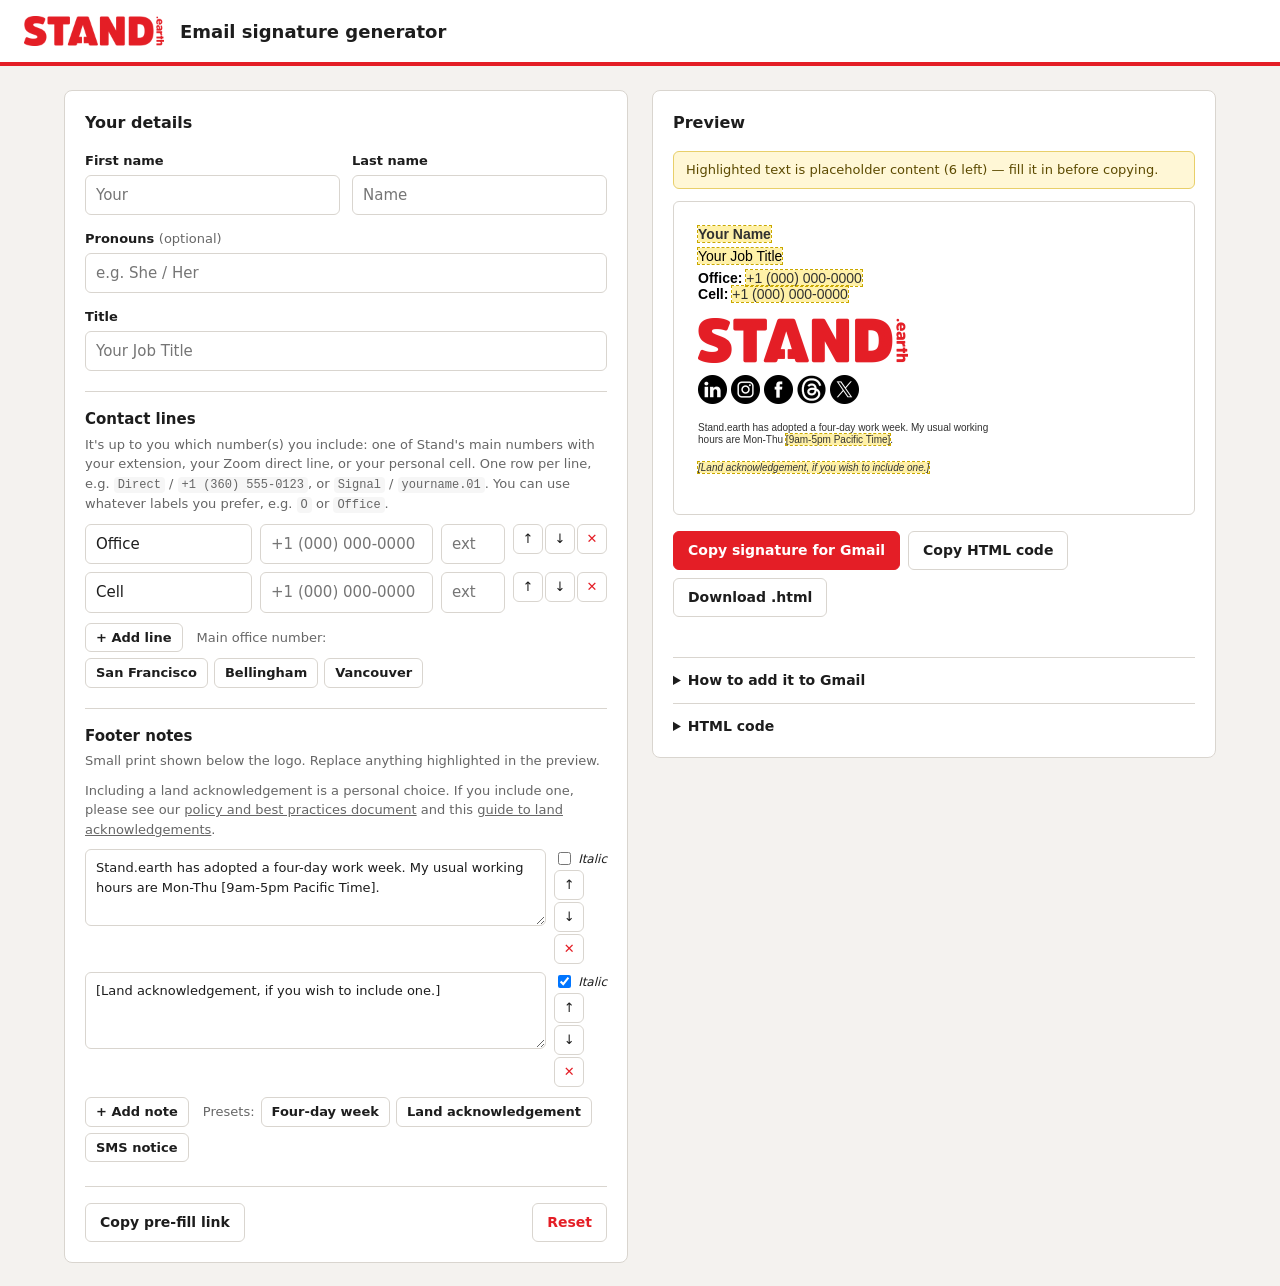
==== index.html @ c9a2105b "feat: email signature tool" ====
<!doctype html>
<html lang="en">
  <head>
    <meta charset="utf-8" />
    <meta name="viewport" content="width=device-width, initial-scale=1" />
    <title>Stand Email Signature</title>
    <link
      rel="icon"
      type="image/png"
      sizes="32x32"
      href="assets/img/favicon-32.png"
    />
    <link rel="apple-touch-icon" href="assets/img/apple-touch-icon.png" />
    <link rel="stylesheet" href="styles.css" />
  </head>
  <body>
    <header class="site-header">
      <img
        src="assets/img/stand-logo.png"
        width="140"
        height="30"
        alt="Stand.earth"
      />
      <h1>Email signature generator</h1>
    </header>

    <main class="layout">
      <form id="sig-form" class="panel form" autocomplete="on" novalidate>
        <h2>Your details</h2>

        <div class="field-pair">
          <label class="field">
            <span>First name</span>
            <input
              id="f-first-name"
              name="first_name"
              type="text"
              placeholder="Your"
              autocomplete="given-name"
            />
          </label>
          <label class="field">
            <span>Last name</span>
            <input
              id="f-last-name"
              name="last_name"
              type="text"
              placeholder="Name"
              autocomplete="family-name"
            />
          </label>
        </div>

        <label class="field">
          <span>Pronouns <em>(optional)</em></span>
          <input
            id="f-pronouns"
            name="pronouns"
            type="text"
            placeholder="e.g. She / Her"
            list="pronoun-options"
          />
          <datalist id="pronoun-options">
            <option value="She / Her"></option>
            <option value="He / Him"></option>
            <option value="They / Them"></option>
            <option value="She / They"></option>
            <option value="He / They"></option>
          </datalist>
        </label>

        <label class="field">
          <span>Title</span>
          <input
            id="f-title"
            name="title"
            type="text"
            placeholder="Your Job Title"
            autocomplete="organization-title"
          />
        </label>

        <fieldset class="group">
          <legend>Contact lines</legend>
          <p class="hint">
            It's up to you which number(s) you include: one of Stand's main
            numbers with your extension, your Zoom direct line, or your personal
            cell. One row per line, e.g. <code>Direct</code> /
            <code>+1 (360) 555-0123</code>, or <code>Signal</code> /
            <code>yourname.01</code>. You can use whatever labels you prefer,
            e.g. <code>O</code> or <code>Office</code>.
          </p>
          <div id="contacts" class="rows"></div>
          <div class="preset-row">
            <button type="button" class="btn small" id="add-contact">
              + Add line
            </button>
            <span class="hint">Main office number:</span>
            <span id="office-buttons" class="preset-row"></span>
          </div>
        </fieldset>

        <fieldset class="group">
          <legend>Footer notes</legend>
          <p class="hint">
            Small print shown below the logo. Replace anything highlighted in
            the preview.
          </p>
          <p class="hint">
            Including a land acknowledgement is a personal choice. If you
            include one, please see our
            <a id="land-policy" target="_blank" rel="noopener"
              >policy and best practices document</a
            >
            and this
            <a id="land-guide" target="_blank" rel="noopener"
              >guide to land acknowledgements</a
            >.
          </p>
          <div id="notes" class="rows"></div>
          <div class="preset-row">
            <button type="button" class="btn small" id="add-note">
              + Add note
            </button>
            <span class="hint">Presets:</span>
            <button
              type="button"
              class="btn small ghost"
              data-preset="workweek"
            >
              Four-day week
            </button>
            <button type="button" class="btn small ghost" data-preset="land">
              Land acknowledgement
            </button>
            <button type="button" class="btn small ghost" data-preset="sms">
              SMS notice
            </button>
          </div>
        </fieldset>

        <div class="form-footer">
          <button type="button" class="btn ghost" id="copy-link">
            Copy pre-fill link
          </button>
          <button type="button" class="btn ghost danger" id="reset">
            Reset
          </button>
        </div>
      </form>

      <section class="panel output" aria-labelledby="preview-heading">
        <h2 id="preview-heading">Preview</h2>
        <div id="warning" class="warning" hidden></div>
        <div class="preview-frame">
          <div id="preview" class="sig-preview"></div>
        </div>

        <div class="actions">
          <button type="button" class="btn primary" id="copy-rich">
            Copy signature for Gmail
          </button>
          <button type="button" class="btn" id="copy-html">
            Copy HTML code
          </button>
          <button type="button" class="btn" id="download">
            Download .html
          </button>
        </div>
        <p id="status" class="status" role="status" aria-live="polite"></p>

        <details class="help">
          <summary>How to add it to Gmail</summary>
          <ol>
            <li>Click <strong>Copy signature for Gmail</strong> above.</li>
            <li>
              In Gmail, open <strong>Settings</strong> (gear icon) →
              <strong>See all settings</strong> → <strong>General</strong>.
            </li>
            <li>
              Under <strong>Signature</strong>, click
              <strong>Create new</strong> (or select your existing one) and
              paste into the editor box.
            </li>
            <li>
              Scroll to the bottom and click <strong>Save Changes</strong>.
            </li>
          </ol>
          <p>
            For other email clients (Outlook, Apple Mail, etc.) use
            <strong>Download .html</strong> or <strong>Copy HTML code</strong>.
          </p>
        </details>

        <details class="help">
          <summary>HTML code</summary>
          <pre id="code" class="code"></pre>
        </details>
      </section>
    </main>

    <template id="contact-row">
      <div class="row contact-row">
        <input
          class="label-input"
          type="text"
          placeholder="Label"
          aria-label="Label"
        />
        <input
          class="value-input"
          type="text"
          placeholder="+1 (000) 000-0000"
          aria-label="Value"
        />
        <input
          class="ext-input"
          type="text"
          placeholder="ext"
          aria-label="Extension (optional)"
          title="Extension (optional)"
          inputmode="numeric"
        />
        <div class="row-tools">
          <button
            type="button"
            class="icon-btn"
            data-move="-1"
            aria-label="Move up"
            title="Move up"
          >
            ↑
          </button>
          <button
            type="button"
            class="icon-btn"
            data-move="1"
            aria-label="Move down"
            title="Move down"
          >
            ↓
          </button>
          <button
            type="button"
            class="icon-btn danger"
            data-remove
            aria-label="Remove line"
            title="Remove"
          >
            ✕
          </button>
        </div>
      </div>
    </template>

    <template id="note-row">
      <div class="row note-row">
        <textarea class="note-input" rows="3" aria-label="Note text"></textarea>
        <div class="row-tools">
          <label class="italic-toggle" title="Italic"
            ><input type="checkbox" class="italic-input" />
            <em>Italic</em></label
          >
          <button
            type="button"
            class="icon-btn"
            data-move="-1"
            aria-label="Move up"
            title="Move up"
          >
            ↑
          </button>
          <button
            type="button"
            class="icon-btn"
            data-move="1"
            aria-label="Move down"
            title="Move down"
          >
            ↓
          </button>
          <button
            type="button"
            class="icon-btn danger"
            data-remove
            aria-label="Remove note"
            title="Remove"
          >
            ✕
          </button>
        </div>
      </div>
    </template>

    <script src="vendor/libphonenumber-min.js"></script>
    <script src="phone.js"></script>
    <script src="config.js"></script>
    <script src="signature.js"></script>
    <script src="app.js"></script>
  </body>
</html>
---- styles.css ----
:root {
  --red: #e41e26;
  --red-dark: #b8151c;
  --bg: #f4f2ef;
  --panel: #ffffff;
  --text: #1d1d1d;
  --muted: #666;
  --border: #d9d5cf;
  --input-bg: #ffffff;
  --code-bg: #f6f6f6;
  --warn-bg: #fff7d6;
  --warn-border: #e8cf6a;
  --warn-text: #5c4a00;
  --ph-bg: #fff1a8;
  --radius: 8px;
}

@media (prefers-color-scheme: dark) {
  :root {
    --bg: #161514;
    --panel: #22201f;
    --text: #eeeae6;
    --muted: #a8a29c;
    --border: #3d3a37;
    --input-bg: #1a1918;
    --code-bg: #1a1918;
    --warn-bg: #3a3114;
    --warn-border: #6b5a1f;
    --warn-text: #f3e2a4;
  }
}

* {
  box-sizing: border-box;
}

body {
  margin: 0;
  background: var(--bg);
  color: var(--text);
  font: 15px/1.5 system-ui, -apple-system, "Segoe UI", Roboto, sans-serif;
}

.site-header {
  display: flex;
  align-items: center;
  gap: 16px;
  padding: 16px 24px;
  border-bottom: 4px solid var(--red);
  background: var(--panel);
}
.site-header h1 {
  margin: 0;
  font-size: 18px;
  font-weight: 600;
}

.layout {
  display: grid;
  grid-template-columns: minmax(0, 1fr) minmax(0, 1fr);
  gap: 24px;
  max-width: 1200px;
  margin: 0 auto;
  padding: 24px;
  align-items: start;
}
@media (max-width: 900px) {
  .layout {
    grid-template-columns: minmax(0, 1fr);
    padding: 16px;
  }
}

.panel {
  background: var(--panel);
  border: 1px solid var(--border);
  border-radius: var(--radius);
  padding: 20px;
}
.panel h2 {
  margin: 0 0 16px;
  font-size: 16px;
}
.output {
  position: sticky;
  top: 16px;
}
@media (max-width: 900px) {
  .output {
    position: static;
  }
}

.field {
  display: block;
  margin-bottom: 14px;
}
.field-pair {
  display: flex;
  gap: 12px;
}
.field-pair .field {
  flex: 1 1 0;
  min-width: 0;
}
.field > span {
  display: block;
  font-weight: 600;
  font-size: 13px;
  margin-bottom: 4px;
}
.field em,
.hint {
  font-weight: 400;
  font-style: normal;
  color: var(--muted);
  font-size: 13px;
}

input[type="text"],
textarea {
  width: 100%;
  padding: 8px 10px;
  border: 1px solid var(--border);
  border-radius: 6px;
  background: var(--input-bg);
  color: var(--text);
  font: inherit;
}
textarea {
  resize: vertical;
  font-size: 13px;
}
input:focus,
textarea:focus {
  outline: 2px solid var(--red);
  outline-offset: -1px;
  border-color: transparent;
}

.group {
  border: 0;
  border-top: 1px solid var(--border);
  margin: 20px 0 0;
  padding: 16px 0 0;
}
.group legend {
  font-weight: 600;
  padding: 0;
  float: left;
  width: 100%;
  margin-bottom: 4px;
}
.group legend + * {
  clear: both;
}
.hint {
  margin: 0 0 10px;
}
.hint a {
  color: inherit;
}
.preset-row + .preset-row,
.preset-row .preset-row {
  margin: 0;
}
code {
  font-size: 12px;
  background: var(--code-bg);
  padding: 1px 4px;
  border-radius: 4px;
}

.rows {
  display: flex;
  flex-direction: column;
  gap: 8px;
  margin-bottom: 10px;
}
.row {
  display: flex;
  gap: 8px;
  align-items: flex-start;
}
.contact-row .label-input {
  flex: 0 0 32%;
}
.contact-row .value-input {
  flex: 1 1 auto;
  min-width: 0;
}
.contact-row .ext-input {
  flex: 0 0 64px;
  min-width: 0;
}
.note-row .note-input {
  flex: 1 1 auto;
  min-width: 0;
}
.row-tools {
  display: flex;
  gap: 2px;
  align-items: center;
  flex-shrink: 0;
}
.note-row .row-tools {
  flex-direction: column;
  align-items: stretch;
}
.italic-toggle {
  font-size: 12px;
  white-space: nowrap;
  display: flex;
  gap: 4px;
  align-items: center;
}

.btn,
.icon-btn {
  font: inherit;
  cursor: pointer;
  border-radius: 6px;
  border: 1px solid var(--border);
  background: var(--panel);
  color: var(--text);
}
.btn {
  padding: 8px 14px;
  font-weight: 600;
  font-size: 14px;
}
.btn.small {
  padding: 4px 10px;
  font-size: 13px;
}
.btn:hover,
.icon-btn:hover {
  border-color: var(--muted);
}
.btn.primary {
  background: var(--red);
  border-color: var(--red);
  color: #fff;
}
.btn.primary:hover {
  background: var(--red-dark);
  border-color: var(--red-dark);
}
.btn.ghost {
  background: transparent;
}
.btn.danger,
.icon-btn.danger {
  color: var(--red);
}
.icon-btn {
  width: 30px;
  height: 30px;
  padding: 0;
  font-size: 13px;
  background: transparent;
}

@media (max-width: 520px) {
  .panel {
    padding: 14px;
  }
  .row,
  .row-tools {
    gap: 4px;
  }
  .contact-row {
    flex-wrap: wrap;
  }
  .contact-row .label-input {
    flex-basis: 30%;
  }
  .contact-row .value-input {
    flex-basis: 55%;
  }
  .contact-row .row-tools {
    margin-left: auto;
  }
  .icon-btn {
    width: 26px;
  }
  .preview-frame {
    padding: 12px;
  }
}

.preset-row {
  display: flex;
  flex-wrap: wrap;
  gap: 6px;
  align-items: center;
}
.preset-row .hint {
  margin: 0 0 0 8px;
}

.form-footer {
  display: flex;
  justify-content: space-between;
  gap: 8px;
  margin-top: 24px;
  padding-top: 16px;
  border-top: 1px solid var(--border);
}

/* The preview is always white, like an email body. */
.preview-frame {
  background: #fff;
  border: 1px solid var(--border);
  border-radius: 6px;
  padding: 24px;
  overflow-x: auto;
}
.sig-preview .ph {
  background: var(--ph-bg);
  outline: 1px dashed #c9a800;
}

.warning {
  background: var(--warn-bg);
  border: 1px solid var(--warn-border);
  color: var(--warn-text);
  border-radius: 6px;
  padding: 8px 12px;
  margin-bottom: 12px;
  font-size: 13px;
}
.warning p {
  margin: 0;
}
.warning p + p {
  margin-top: 4px;
}

.actions {
  display: flex;
  flex-wrap: wrap;
  gap: 8px;
  margin-top: 16px;
}
.status {
  min-height: 1.5em;
  margin: 8px 0 0;
  font-size: 13px;
  color: #1f7a3a;
}
.status.error {
  color: var(--red);
}
@media (prefers-color-scheme: dark) {
  .status {
    color: #6fd28f;
  }
}

.help {
  margin-top: 12px;
  border-top: 1px solid var(--border);
  padding-top: 12px;
  font-size: 14px;
}
.help summary {
  cursor: pointer;
  font-weight: 600;
}
.help ol {
  padding-left: 20px;
}
.code {
  background: var(--code-bg);
  border: 1px solid var(--border);
  border-radius: 6px;
  padding: 12px;
  font-size: 11px;
  max-height: 320px;
  overflow: auto;
  white-space: pre-wrap;
  word-break: break-all;
}
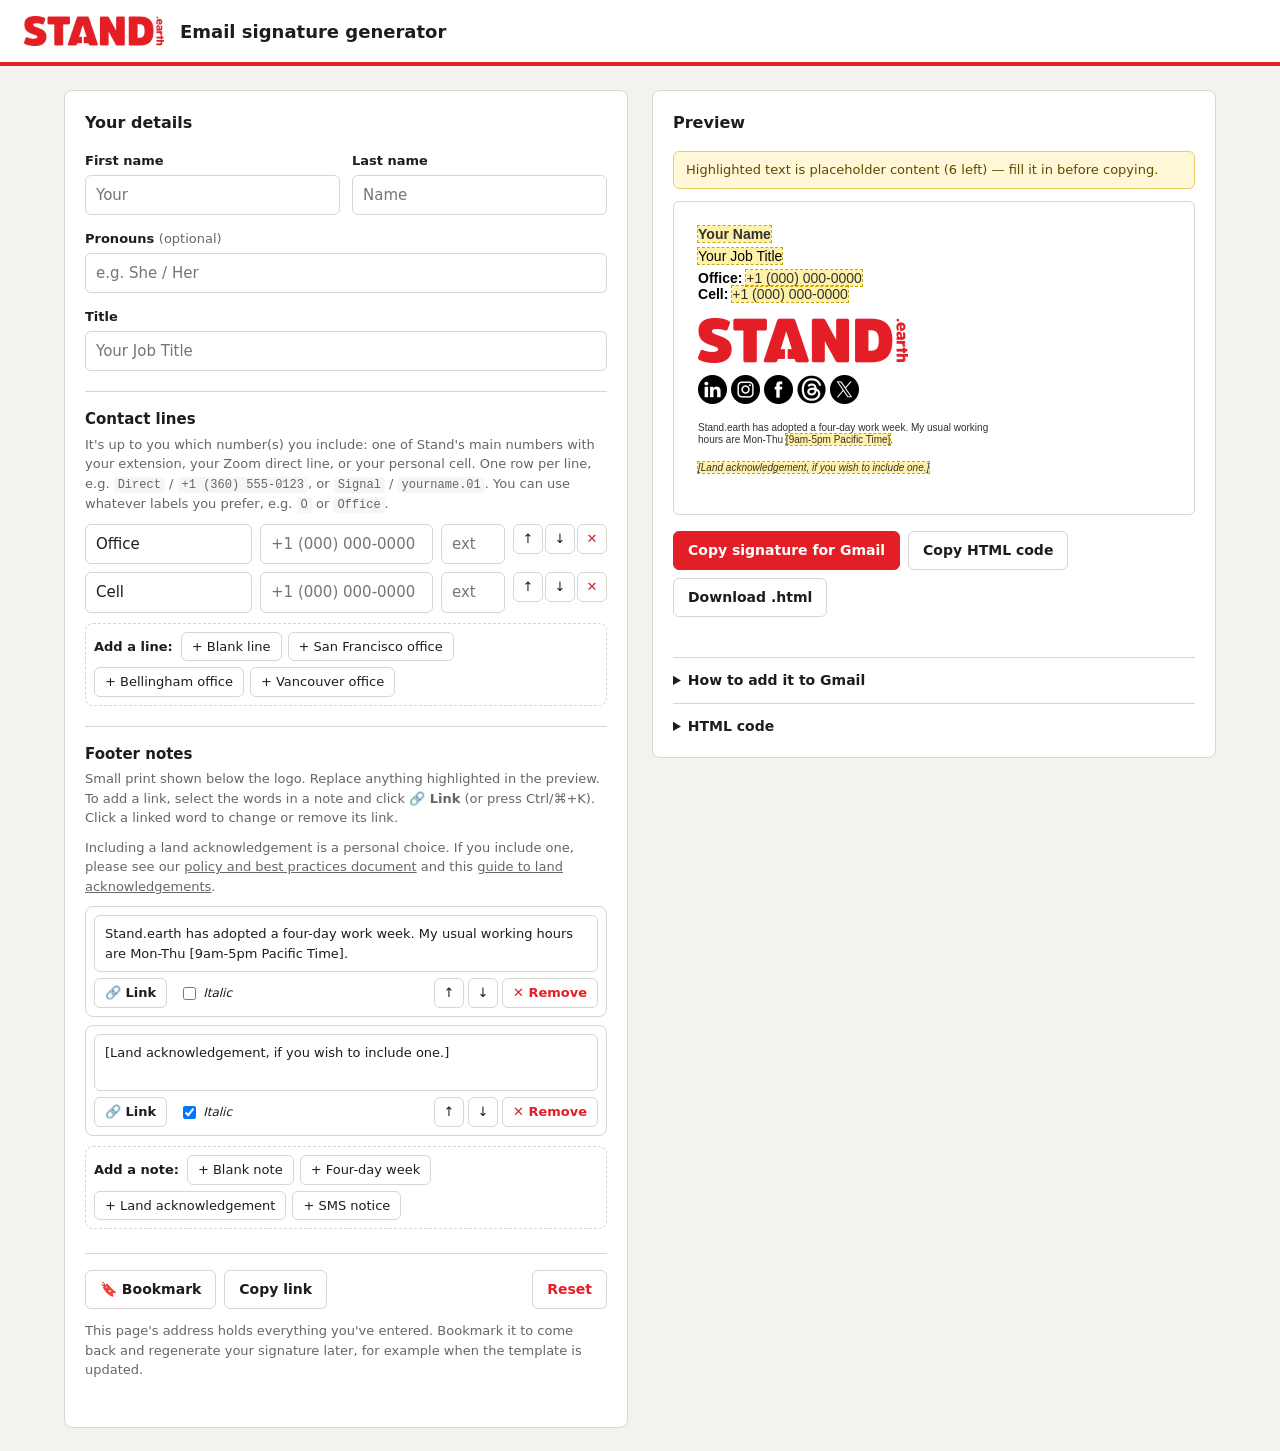
==== commit 787105fd: "feat: links and UI" ====
--- a/index.html
+++ b/index.html
@@ -91,12 +91,12 @@
             e.g. <code>O</code> or <code>Office</code>.
           </p>
           <div id="contacts" class="rows"></div>
-          <div class="preset-row">
-            <button type="button" class="btn small" id="add-contact">
-              + Add line
-            </button>
-            <span class="hint">Main office number:</span>
-            <span id="office-buttons" class="preset-row"></span>
+          <div class="add-bar" role="group" aria-labelledby="add-line-label">
+            <span class="add-bar-label" id="add-line-label">Add a line:</span>
+            <button type="button" class="btn small add-btn" id="add-contact">
+              + Blank line
+            </button>
+            <span id="office-buttons" class="add-bar-group"></span>
           </div>
         </fieldset>
 
@@ -104,7 +104,9 @@
           <legend>Footer notes</legend>
           <p class="hint">
             Small print shown below the logo. Replace anything highlighted in
-            the preview.
+            the preview. To add a link, select the words in a note and click
+            <strong>🔗 Link</strong> (or press Ctrl/⌘+K). Click a linked word to
+            change or remove its link.
           </p>
           <p class="hint">
             Including a land acknowledgement is a personal choice. If you
@@ -118,35 +120,40 @@
             >.
           </p>
           <div id="notes" class="rows"></div>
-          <div class="preset-row">
-            <button type="button" class="btn small" id="add-note">
-              + Add note
-            </button>
-            <span class="hint">Presets:</span>
-            <button
-              type="button"
-              class="btn small ghost"
-              data-preset="workweek"
-            >
-              Four-day week
-            </button>
-            <button type="button" class="btn small ghost" data-preset="land">
-              Land acknowledgement
-            </button>
-            <button type="button" class="btn small ghost" data-preset="sms">
-              SMS notice
+          <div class="add-bar" role="group" aria-labelledby="add-note-label">
+            <span class="add-bar-label" id="add-note-label">Add a note:</span>
+            <button type="button" class="btn small add-btn" id="add-note">
+              + Blank note
+            </button>
+            <button type="button" class="btn small add-btn" data-preset="workweek">
+              + Four-day week
+            </button>
+            <button type="button" class="btn small add-btn" data-preset="land">
+              + Land acknowledgement
+            </button>
+            <button type="button" class="btn small add-btn" data-preset="sms">
+              + SMS notice
             </button>
           </div>
         </fieldset>
 
         <div class="form-footer">
-          <button type="button" class="btn ghost" id="copy-link">
-            Copy pre-fill link
-          </button>
+          <div class="footer-actions">
+            <button type="button" class="btn" id="bookmark">🔖 Bookmark</button>
+            <button type="button" class="btn ghost" id="copy-link">
+              Copy link
+            </button>
+          </div>
           <button type="button" class="btn ghost danger" id="reset">
             Reset
           </button>
         </div>
+        <p class="hint footer-hint">
+          This page's address holds everything you've entered. Bookmark it to
+          come back and regenerate your signature later, for example when the
+          template is updated.
+        </p>
+        <p id="footer-status" class="status" role="status" aria-live="polite"></p>
       </form>
 
       <section class="panel output" aria-labelledby="preview-heading">
@@ -255,38 +262,85 @@
 
     <template id="note-row">
       <div class="row note-row">
-        <textarea class="note-input" rows="3" aria-label="Note text"></textarea>
-        <div class="row-tools">
-          <label class="italic-toggle" title="Italic"
-            ><input type="checkbox" class="italic-input" />
-            <em>Italic</em></label
-          >
-          <button
-            type="button"
-            class="icon-btn"
-            data-move="-1"
-            aria-label="Move up"
-            title="Move up"
-          >
-            ↑
-          </button>
-          <button
-            type="button"
-            class="icon-btn"
-            data-move="1"
-            aria-label="Move down"
-            title="Move down"
-          >
-            ↓
-          </button>
-          <button
-            type="button"
-            class="icon-btn danger"
-            data-remove
-            aria-label="Remove note"
-            title="Remove"
-          >
-            ✕
+        <div class="note-field">
+          <div class="note-backdrop" aria-hidden="true">
+            <div class="note-highlights"></div>
+          </div>
+          <textarea class="note-input" rows="2" aria-label="Note text"></textarea>
+          <div class="link-bubble" role="dialog" aria-label="Link" hidden>
+            <a class="link-bubble-url" target="_blank" rel="noopener"></a>
+            <span class="link-bubble-actions">
+              <button type="button" class="link-bubble-btn" data-link-edit>
+                Edit
+              </button>
+              <button type="button" class="link-bubble-btn danger" data-unlink>
+                Remove
+              </button>
+            </span>
+            <span class="link-bubble-auto">added automatically</span>
+          </div>
+        </div>
+        <div class="note-toolbar">
+          <div class="note-format">
+            <button
+              type="button"
+              class="btn small ghost"
+              data-link
+              title="Link the selected words (Ctrl/⌘+K)"
+            >
+              🔗 Link
+            </button>
+            <label class="italic-toggle"
+              ><input type="checkbox" class="italic-input" />
+              <em>Italic</em></label
+            >
+          </div>
+          <div class="note-arrange">
+            <button
+              type="button"
+              class="icon-btn"
+              data-move="-1"
+              aria-label="Move note up"
+              title="Move up"
+            >
+              ↑
+            </button>
+            <button
+              type="button"
+              class="icon-btn"
+              data-move="1"
+              aria-label="Move note down"
+              title="Move down"
+            >
+              ↓
+            </button>
+            <button
+              type="button"
+              class="btn small ghost danger"
+              data-remove
+              aria-label="Remove note"
+            >
+              ✕ Remove
+            </button>
+          </div>
+        </div>
+        <p class="link-msg" role="status" hidden></p>
+        <div class="link-form" hidden>
+          <label class="link-form-label">
+            <span>Link “<span class="link-form-text"></span>” to</span>
+            <input
+              type="url"
+              class="link-url"
+              placeholder="https://…"
+              inputmode="url"
+              autocomplete="url"
+            />
+          </label>
+          <button type="button" class="btn small" data-link-save>
+            Add link
+          </button>
+          <button type="button" class="btn small ghost" data-link-cancel>
+            Cancel
           </button>
         </div>
       </div>
--- a/styles.css
+++ b/styles.css
@@ -12,6 +12,8 @@
   --warn-border: #e8cf6a;
   --warn-text: #5c4a00;
   --ph-bg: #fff1a8;
+  --link: #1a5fd0;
+  --link-bg: rgba(26, 95, 208, 0.12);
   --radius: 8px;
 }
 
@@ -27,6 +29,8 @@
     --warn-bg: #3a3114;
     --warn-border: #6b5a1f;
     --warn-text: #f3e2a4;
+    --link: #8ab4ff;
+    --link-bg: rgba(138, 180, 255, 0.2);
   }
 }
 
@@ -118,6 +122,7 @@
 }
 
 input[type="text"],
+input[type="url"],
 textarea {
   width: 100%;
   padding: 8px 10px;
@@ -160,10 +165,6 @@
 .hint a {
   color: inherit;
 }
-.preset-row + .preset-row,
-.preset-row .preset-row {
-  margin: 0;
-}
 code {
   font-size: 12px;
   background: var(--code-bg);
@@ -193,19 +194,203 @@
   flex: 0 0 64px;
   min-width: 0;
 }
-.note-row .note-input {
+.note-main {
   flex: 1 1 auto;
   min-width: 0;
+  display: flex;
+  flex-direction: column;
+  gap: 6px;
+}
+/* Note box: a plain textarea over a layer that draws the linked words.
+   Both must lay text out identically, so they share every text metric. */
+.note-field {
+  position: relative;
+}
+.note-backdrop {
+  position: absolute;
+  inset: 0;
+  overflow: hidden;
+  border: 1px solid transparent;
+  border-radius: 6px;
+  background: var(--input-bg);
+  pointer-events: none;
+}
+.note-highlights,
+.note-field .note-input {
+  font-family: inherit;
+  font-size: 13px;
+  line-height: 1.5;
+  letter-spacing: normal;
+  padding: 8px 10px;
+  white-space: pre-wrap;
+  overflow-wrap: break-word;
+  word-break: normal;
+}
+.note-highlights {
+  color: transparent;
+}
+.note-highlights mark {
+  color: transparent;
+  background: var(--link-bg);
+  border-radius: 2px;
+  text-decoration: underline;
+  text-decoration-color: var(--link);
+  text-decoration-thickness: 2px;
+  text-underline-offset: 2px;
+}
+.note-highlights mark.auto {
+  background: transparent;
+  text-decoration-style: dotted;
+}
+.note-field .note-input {
+  position: relative;
+  display: block;
+  background: transparent;
+  resize: none;
+  overflow: hidden;
+}
+.link-bubble {
+  position: absolute;
+  z-index: 5;
+  display: flex;
+  gap: 8px;
+  align-items: center;
+  max-width: 100%;
+  padding: 4px 6px 4px 10px;
+  background: var(--panel);
+  border: 1px solid var(--border);
+  border-radius: 8px;
+  box-shadow: 0 4px 14px rgba(0, 0, 0, 0.15);
+  font-size: 12px;
+  white-space: nowrap;
+}
+.link-bubble-url {
+  color: var(--link);
+  overflow: hidden;
+  text-overflow: ellipsis;
+  min-width: 0;
+}
+.link-bubble-actions {
+  display: flex;
+  gap: 2px;
+  flex-shrink: 0;
+}
+.link-bubble-btn {
+  font: inherit;
+  background: none;
+  border: 0;
+  border-radius: 4px;
+  padding: 2px 6px;
+  cursor: pointer;
+  color: var(--text);
+  font-weight: 600;
+}
+.link-bubble-btn:hover {
+  background: var(--code-bg);
+}
+.link-bubble-btn.danger {
+  color: var(--red);
+}
+.link-bubble-auto {
+  color: var(--muted);
+  font-style: italic;
+  flex-shrink: 0;
+}
+
+/* Each note is a card: the box, then one toolbar with formatting on the
+   left and arranging/removing on the right. */
+.note-row {
+  display: block;
+  border: 1px solid var(--border);
+  border-radius: 8px;
+  padding: 8px;
+}
+.note-row > * + * {
+  margin-top: 6px;
+}
+.note-toolbar {
+  display: flex;
+  flex-wrap: wrap;
+  justify-content: space-between;
+  align-items: center;
+  gap: 8px;
+}
+.note-format,
+.note-arrange {
+  display: flex;
+  align-items: center;
+  gap: 4px;
+}
+.note-format {
+  gap: 12px;
+}
+
+/* "Add a line: / Add a note:" bars under each list */
+.add-bar {
+  display: flex;
+  flex-wrap: wrap;
+  align-items: center;
+  gap: 6px;
+  padding: 8px;
+  border: 1px dashed var(--border);
+  border-radius: 8px;
+}
+.add-bar-group {
+  display: contents;
+}
+.add-bar-label {
+  font-size: 13px;
+  font-weight: 600;
+  margin-right: 2px;
+}
+.btn.add-btn {
+  background: transparent;
+  font-weight: 500;
+}
+.link-msg {
+  margin: 0;
+  font-size: 12px;
+  color: var(--warn-text);
+  background: var(--warn-bg);
+  border: 1px solid var(--warn-border);
+  border-radius: 6px;
+  padding: 4px 8px;
+}
+.link-form {
+  display: flex;
+  flex-wrap: wrap;
+  gap: 6px;
+  align-items: center;
+  font-size: 13px;
+}
+.link-form[hidden],
+.link-msg[hidden],
+.link-bubble[hidden],
+.link-bubble [hidden] {
+  display: none;
+}
+.link-form-label {
+  display: flex;
+  flex-wrap: wrap;
+  align-items: center;
+  gap: 6px;
+  flex: 1 1 100%;
+}
+.link-form-text {
+  font-weight: 600;
+}
+.link-url {
+  flex: 1 1 200px;
+  padding: 4px 8px !important;
+}
+.link-url[aria-invalid="true"] {
+  border-color: var(--red);
 }
 .row-tools {
   display: flex;
   gap: 2px;
   align-items: center;
   flex-shrink: 0;
-}
-.note-row .row-tools {
-  flex-direction: column;
-  align-items: stretch;
 }
 .italic-toggle {
   font-size: 12px;
@@ -289,16 +474,15 @@
   }
 }
 
-.preset-row {
+
+.footer-actions {
   display: flex;
   flex-wrap: wrap;
-  gap: 6px;
-  align-items: center;
-}
-.preset-row .hint {
-  margin: 0 0 0 8px;
-}
-
+  gap: 8px;
+}
+.footer-hint {
+  margin: 12px 0 0;
+}
 .form-footer {
   display: flex;
   justify-content: space-between;
